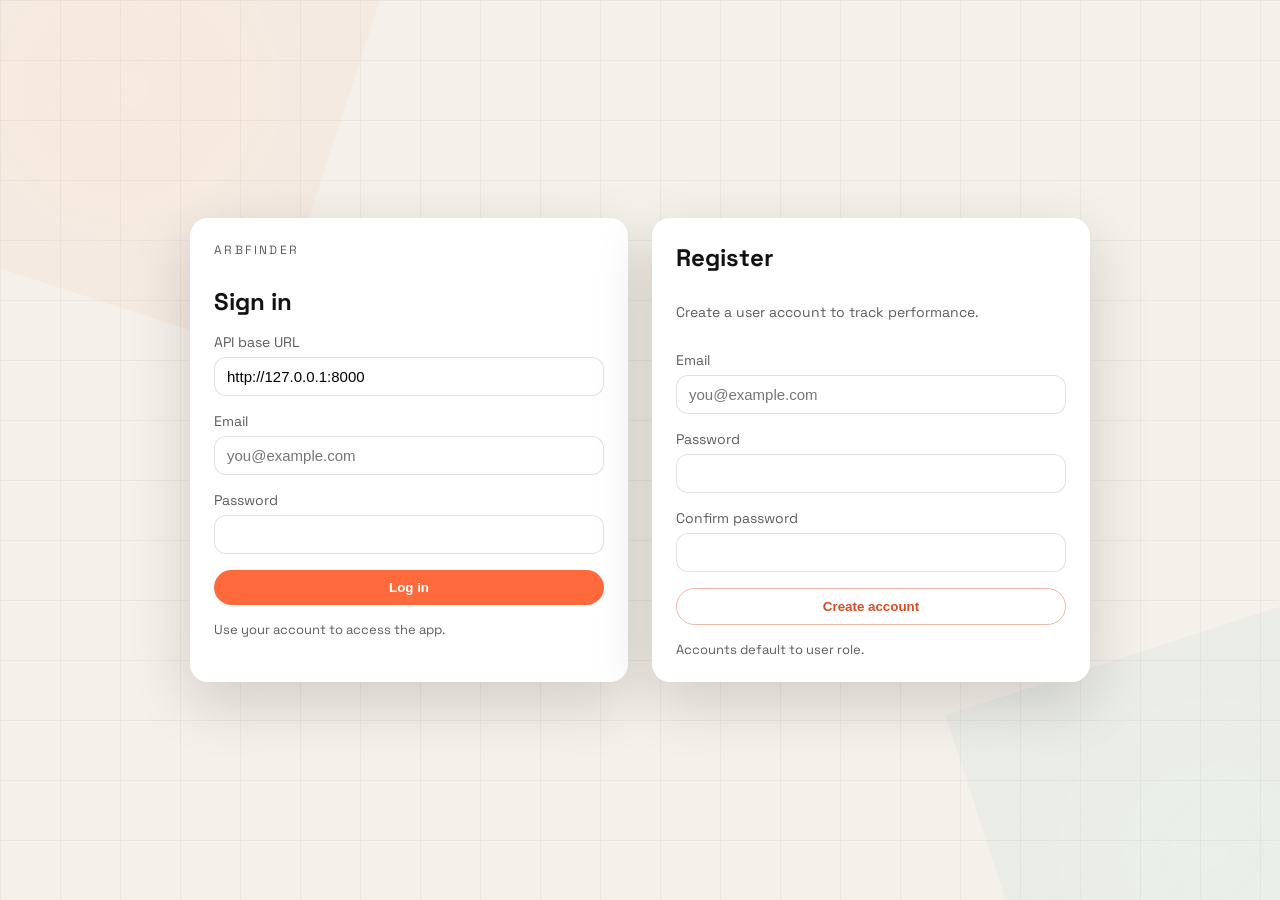
==== frontend/index.html @ 4b0a1c08 "add render blueprint" ====
<!doctype html>
<html lang="en">
  <head>
    <meta charset="UTF-8" />
    <meta name="viewport" content="width=device-width, initial-scale=1.0" />
    <title>ArbFinder</title>
    <link rel="preconnect" href="https://fonts.googleapis.com" />
    <link rel="preconnect" href="https://fonts.gstatic.com" crossorigin />
    <link
      href="https://fonts.googleapis.com/css2?family=Space+Grotesk:wght@400;500;600;700&display=swap"
      rel="stylesheet"
    />
    <link rel="stylesheet" href="./styles.css" />
  </head>
  <body>
    <div class="backdrop">
      <div class="blob blob--a"></div>
      <div class="blob blob--b"></div>
      <div class="grid-overlay"></div>
    </div>

    <main class="page">
      <header class="hero">
        <div>
          <p class="eyebrow">Arbitrage Console</p>
          <h1>ArbFinder</h1>
          <p class="lede">
            Unified view of value bets and odds API opportunities.
          </p>
        </div>
        <div class="hero-card">
          <div class="hero-stat">
            <span>Last refresh</span>
            <strong id="last-refresh">Never</strong>
          </div>
          <div class="hero-stat">
            <span>API status</span>
            <strong id="api-status">Idle</strong>
          </div>
          <div class="hero-stat">
            <span>Signed in as</span>
            <strong id="user-badge">Unknown</strong>
          </div>
          <a class="link" href="./admin.html" id="admin-link">Admin console</a>
          <a class="link" href="./performance.html">Performance</a>
          <button class="link link--button" id="logout-btn" type="button">
            Log out
          </button>
        </div>
      </header>

      <section class="panel">
        <div class="panel-header">
          <h2>Connection</h2>
          <div class="panel-actions">
            <button class="button button--ghost" id="theme-toggle">Toggle theme</button>
            <button class="button" id="refresh-all">Refresh all</button>
          </div>
        </div>
        <div class="controls">
          <label class="field">
            <span>API base URL</span>
            <input id="api-base" type="text" value="http://127.0.0.1:8000" />
          </label>
          <label class="field">
            <span>Stake pool</span>
            <input id="stake-pool" type="number" step="1" value="100" />
          </label>
        </div>
      </section>

      <section class="grid">

        <div class="card">
          <div class="card-header">
            <h3>Value Bets (EV ≥ 105%)</h3>
            <label class="field field--inline">
              <span>Sort</span>
              <select id="valuebet-sort">
                <option value="none">Default</option>
                <option value="ev">Highest EV</option>
                <option value="time">Start time</option>
              </select>
            </label>
            <button class="button button--ghost" id="valuebet-show-dismissed">
              Show dismissed
            </button>
            <button class="button button--ghost" id="refresh-valuebets">Refresh</button>
          </div>
          <div class="summary" id="valuebet-summary">No data loaded.</div>
          <div class="table" id="valuebet-table"></div>
        </div>

        <div class="card">
          <div class="card-header">
            <h3>Arbitrage Opportunities</h3>
            <button class="button button--ghost" id="refresh-odds-api">
              Refresh
            </button>
          </div>
          <div class="summary" id="odds-api-summary">No data loaded.</div>
          <div class="table" id="odds-api-table"></div>
        </div>
      </section>
    </main>

    <script src="./app.js"></script>
  </body>
</html>
---- frontend/styles.css ----
:root {
  color-scheme: light dark;
  --ink: #121212;
  --muted: #5c5c5c;
  --bg: #f5f1ea;
  --card: #ffffff;
  --accent: #ff6a3d;
  --accent-dark: #d74c23;
  --teal: #16a6a3;
  --shadow: 0 20px 60px rgba(19, 14, 10, 0.16);
  --radius: 18px;
}

@media (prefers-color-scheme: dark) {
  :root {
    --ink: #f5f3ef;
    --muted: #b3aea6;
    --bg: #171514;
    --card: #1f1c1a;
    --accent: #ff8a66;
    --accent-dark: #ff6a3d;
    --teal: #29c1bd;
    --shadow: 0 24px 70px rgba(0, 0, 0, 0.45);
  }
}

:root[data-theme="light"] {
  --ink: #121212;
  --muted: #5c5c5c;
  --bg: #f5f1ea;
  --card: #ffffff;
  --accent: #ff6a3d;
  --accent-dark: #d74c23;
  --teal: #16a6a3;
  --shadow: 0 20px 60px rgba(19, 14, 10, 0.16);
}

:root[data-theme="dark"] {
  --ink: #f5f3ef;
  --muted: #b3aea6;
  --bg: #171514;
  --card: #1f1c1a;
  --accent: #ff8a66;
  --accent-dark: #ff6a3d;
  --teal: #29c1bd;
  --shadow: 0 24px 70px rgba(0, 0, 0, 0.45);
}

* {
  box-sizing: border-box;
}

html {
  font-size: 18px;
}

body {
  margin: 0;
  font-family: "Space Grotesk", sans-serif;
  color: var(--ink);
  background: var(--bg);
}

.backdrop {
  position: fixed;
  inset: 0;
  z-index: -1;
  overflow: hidden;
}

.blob {
  position: absolute;
  width: 420px;
  height: 420px;
  filter: blur(0px);
  opacity: 0.22;
}

.blob--a {
  top: -120px;
  left: -80px;
  background: radial-gradient(circle, #ffd0b8 0%, rgba(255, 106, 61, 0.2) 60%);
  transform: rotate(18deg);
}

.blob--b {
  right: -140px;
  bottom: -160px;
  background: radial-gradient(circle, #c2f0e6 0%, rgba(22, 166, 163, 0.2) 60%);
  transform: rotate(-18deg);
}

.grid-overlay {
  position: absolute;
  inset: 0;
  background-image: linear-gradient(
      rgba(18, 18, 18, 0.04) 1px,
      transparent 1px
    ),
    linear-gradient(90deg, rgba(18, 18, 18, 0.04) 1px, transparent 1px);
  background-size: 60px 60px;
}

.page {
  max-width: 1200px;
  margin: 0 auto;
  padding: 48px 24px 80px;
}

.hero {
  display: flex;
  justify-content: space-between;
  align-items: flex-start;
  gap: 32px;
  margin-bottom: 32px;
}

.eyebrow {
  text-transform: uppercase;
  letter-spacing: 0.2em;
  font-size: 12px;
  color: var(--muted);
  margin: 0 0 12px;
}

h1 {
  font-size: clamp(36px, 6vw, 64px);
  margin: 0 0 12px;
}

.lede {
  font-size: 18px;
  color: var(--muted);
  max-width: 520px;
}

.hero-card {
  background: var(--card);
  border-radius: var(--radius);
  padding: 20px 22px;
  box-shadow: var(--shadow);
  min-width: 220px;
}

.hero-stat {
  display: flex;
  flex-direction: column;
  gap: 6px;
  font-size: 14px;
  color: var(--muted);
}

.hero-stat strong {
  color: var(--ink);
  font-size: 18px;
}

.panel {
  background: var(--card);
  border-radius: var(--radius);
  padding: 20px;
  box-shadow: var(--shadow);
  margin-bottom: 28px;
}

.panel-header {
  display: flex;
  align-items: center;
  justify-content: space-between;
  margin-bottom: 16px;
}

.panel-actions {
  display: flex;
  align-items: center;
  gap: 10px;
}

.controls {
  display: grid;
  gap: 16px;
  grid-template-columns: repeat(auto-fit, minmax(180px, 1fr));
}

.field {
  display: flex;
  flex-direction: column;
  gap: 6px;
  font-size: 14px;
  color: var(--muted);
}

.field input[type="text"],
.field input[type="number"],
.field input[type="password"] {
  border: 1px solid rgba(18, 18, 18, 0.12);
  border-radius: 12px;
  padding: 10px 12px;
  font-size: 15px;
  outline: none;
}

.field-input {
  border: 1px solid rgba(18, 18, 18, 0.12);
  border-radius: 10px;
  padding: 8px 10px;
  font-size: 14px;
  outline: none;
}

.field-input--compact {
  width: 120px;
}

.is-hidden {
  display: none;
}

.field-select {
  border: 1px solid rgba(18, 18, 18, 0.12);
  border-radius: 10px;
  padding: 8px 10px;
  font-size: 14px;
  outline: none;
  background: var(--card);
  color: var(--ink);
}

.field select {
  border: 1px solid rgba(18, 18, 18, 0.12);
  border-radius: 12px;
  padding: 8px 12px;
  font-size: 14px;
  background: var(--card);
  outline: none;
}

.field--inline {
  flex-direction: row;
  align-items: center;
  gap: 10px;
}

.field--actions {
  justify-content: flex-end;
  padding-top: 22px;
}

.field input:focus {
  border-color: var(--accent);
  box-shadow: 0 0 0 3px rgba(255, 106, 61, 0.2);
}

.field--checkbox {
  flex-direction: row;
  align-items: center;
  gap: 10px;
  padding-top: 22px;
}

.link {
  display: inline-flex;
  color: var(--accent-dark);
  text-decoration: none;
  font-weight: 600;
  margin-top: 12px;
}

.link:hover {
  text-decoration: underline;
}

.link--button {
  background: transparent;
  border: none;
  padding: 0;
  cursor: pointer;
  font: inherit;
}

.button {
  background: var(--accent);
  color: #fff;
  border: none;
  border-radius: 999px;
  padding: 10px 18px;
  font-weight: 600;
  cursor: pointer;
  transition: transform 0.2s ease, box-shadow 0.2s ease;
}

.button:hover {
  transform: translateY(-1px);
  box-shadow: 0 10px 20px rgba(255, 106, 61, 0.25);
}

.button--ghost {
  background: transparent;
  color: var(--accent-dark);
  border: 1px solid rgba(215, 76, 35, 0.4);
}

@media (prefers-color-scheme: dark) {
  .button--ghost {
    border-color: rgba(255, 138, 102, 0.5);
  }
}

.grid {
  display: grid;
  gap: 24px;
  grid-template-columns: repeat(auto-fit, minmax(320px, 1fr));
}

.card {
  background: var(--card);
  border-radius: var(--radius);
  padding: 20px;
  box-shadow: var(--shadow);
  min-height: 380px;
  display: flex;
  flex-direction: column;
  gap: 16px;
  animation: fadeUp 0.6s ease both;
}

.card:nth-child(2) {
  animation-delay: 0.15s;
}

.card-header {
  display: flex;
  align-items: center;
  justify-content: space-between;
}

.summary {
  font-size: 14px;
  color: var(--muted);
}

.table {
  display: flex;
  flex-direction: column;
  gap: 12px;
}

.row {
  border: 1px solid rgba(18, 18, 18, 0.1);
  border-radius: 12px;
  padding: 12px 14px;
  display: grid;
  gap: 8px;
  grid-template-columns: repeat(auto-fit, minmax(120px, 1fr));
  font-size: 14px;
  position: relative;
}

:root[data-theme="dark"] .row {
  border-color: rgba(255, 255, 255, 0.18);
  box-shadow: 0 0 0 1px rgba(255, 255, 255, 0.04) inset;
}

@media (prefers-color-scheme: dark) {
  :root:not([data-theme="light"]) .row {
    border-color: rgba(255, 255, 255, 0.18);
    box-shadow: 0 0 0 1px rgba(255, 255, 255, 0.04) inset;
  }
}

.row strong {
  font-size: 13px;
  color: var(--muted);
  display: block;
}

.row a {
  color: var(--accent-dark);
  text-decoration: none;
  font-weight: 600;
}

.row a:hover {
  text-decoration: underline;
}

.user-role {
  width: 100%;
  border: 1px solid rgba(18, 18, 18, 0.12);
  border-radius: 10px;
  padding: 6px 10px;
  font-size: 13px;
  background: var(--card);
}

.user-role:disabled {
  opacity: 0.6;
}

.user-active {
  accent-color: var(--accent);
}

.pill {
  background: rgba(22, 166, 163, 0.15);
  color: #0c5352;
  padding: 4px 8px;
  border-radius: 999px;
  font-size: 12px;
  width: fit-content;
}

.meta {
  color: var(--muted);
  font-size: 12px;
  margin-top: 4px;
}

.bet-toggle {
  position: absolute;
  top: 10px;
  right: 12px;
  display: inline-flex;
  align-items: center;
  gap: 6px;
  font-size: 12px;
  color: var(--muted);
}

.bet-toggle input {
  accent-color: var(--accent);
}

.trash-btn {
  position: absolute;
  top: 10px;
  right: 82px;
  border: 1px solid rgba(18, 18, 18, 0.2);
  background: transparent;
  color: var(--muted);
  border-radius: 10px;
  padding: 4px 6px;
  cursor: pointer;
  font-size: 12px;
}

.trash-btn:hover {
  color: var(--ink);
  border-color: rgba(18, 18, 18, 0.35);
}

.restore-btn {
  position: absolute;
  top: 10px;
  right: 82px;
  border: 1px solid rgba(18, 18, 18, 0.2);
  background: transparent;
  color: var(--muted);
  border-radius: 10px;
  padding: 4px 6px;
  cursor: pointer;
  font-size: 12px;
}

.restore-btn:hover {
  color: var(--ink);
  border-color: rgba(18, 18, 18, 0.35);
}

.empty {
  text-align: center;
  padding: 40px 20px;
  color: var(--muted);
}

.log {
  background: rgba(18, 18, 18, 0.06);
  border-radius: 12px;
  padding: 12px 14px;
  font-size: 12px;
  white-space: pre-wrap;
  color: var(--ink);
}

.notice {
  font-size: 13px;
  color: var(--muted);
  border-radius: 12px;
  padding: 10px 12px;
  background: rgba(18, 18, 18, 0.05);
  min-height: 20px;
}

.notice--good {
  color: #0c5352;
  background: rgba(22, 166, 163, 0.15);
}

.progress {
  display: flex;
  flex-direction: column;
  gap: 8px;
  margin: 12px 0 16px;
}

.progress__label {
  font-size: 12px;
  color: var(--muted);
}

.progress__track {
  width: 100%;
  height: 10px;
  background: rgba(18, 18, 18, 0.08);
  border-radius: 999px;
  overflow: hidden;
}

.progress__fill {
  height: 100%;
  width: 0%;
  background: linear-gradient(90deg, var(--teal), var(--accent));
  transition: width 0.3s ease;
}

.chart {
  margin-top: 16px;
  padding: 16px;
  border-radius: 16px;
  background: rgba(18, 18, 18, 0.04);
}

.chart svg {
  width: 100%;
  height: auto;
}

.chart__grid {
  stroke: rgba(18, 18, 18, 0.08);
  stroke-width: 1;
}

.chart__line {
  fill: none;
  stroke: var(--accent);
  stroke-width: 3;
}

.chart__area {
  fill: rgba(255, 106, 61, 0.15);
}

.chart__label {
  font-size: 12px;
  fill: var(--muted);
}

@media (prefers-color-scheme: dark) {
  .progress__track {
    background: rgba(255, 255, 255, 0.08);
  }
}

@media (prefers-color-scheme: dark) {
  .log {
    background: rgba(255, 255, 255, 0.06);
  }
}

@keyframes fadeUp {
  from {
    opacity: 0;
    transform: translateY(18px);
  }
  to {
    opacity: 1;
    transform: translateY(0);
  }
}

@media (max-width: 720px) {
  .hero {
    flex-direction: column;
  }

  .hero-card {
    width: 100%;
  }
}

.auth-shell {
  min-height: 100vh;
  display: flex;
  align-items: center;
  justify-content: center;
  padding: 48px 24px;
}

.auth-grid {
  width: min(900px, 100%);
  display: grid;
  gap: 24px;
  grid-template-columns: repeat(auto-fit, minmax(280px, 1fr));
}

.auth-card {
  background: var(--card);
  border-radius: var(--radius);
  padding: 24px;
  box-shadow: var(--shadow);
  display: flex;
  flex-direction: column;
  gap: 16px;
}

.auth-title {
  font-size: 24px;
  margin: 0;
}

.auth-status {
  font-size: 13px;
  color: var(--muted);
}
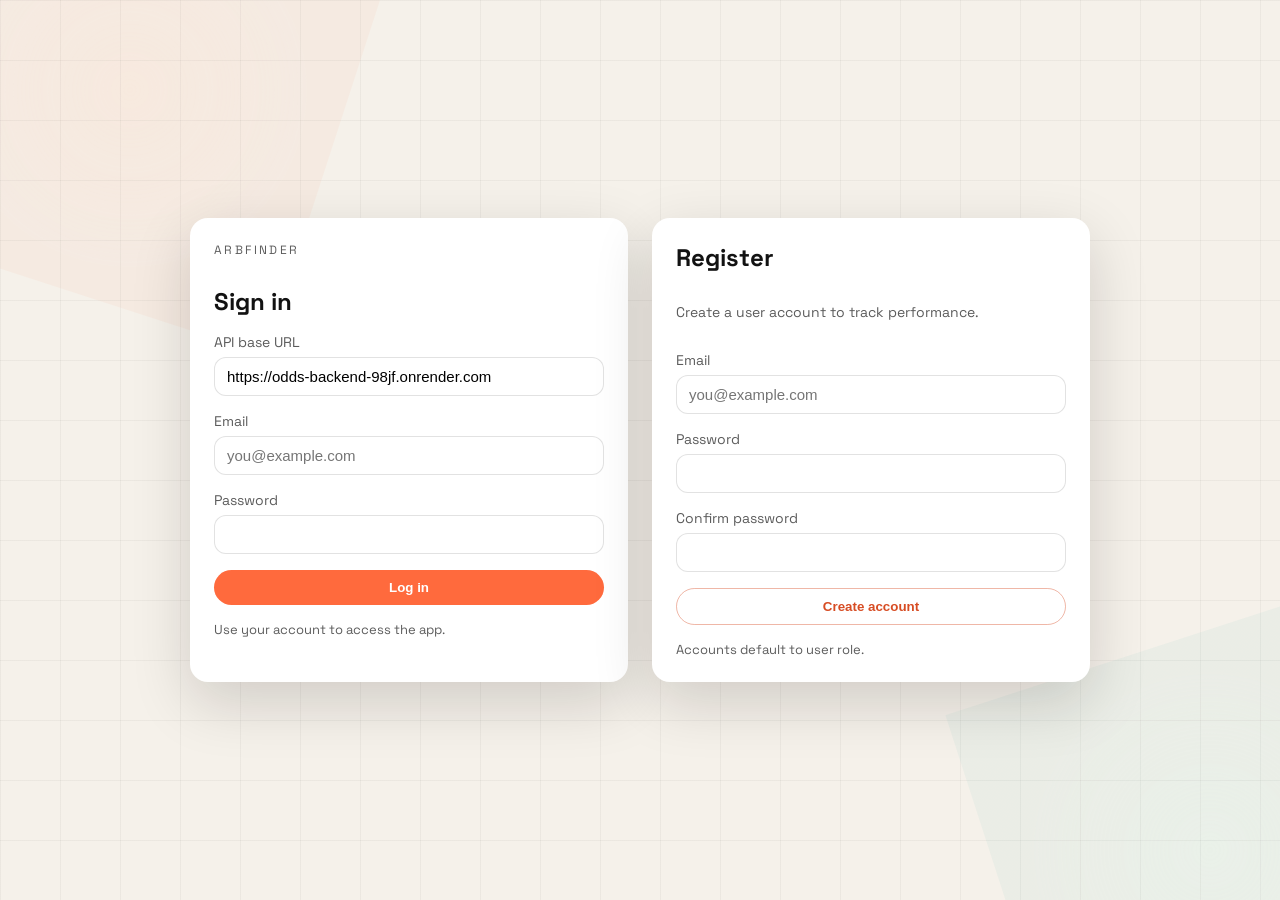
==== commit f49dda5c: "API" ====
--- a/frontend/index.html
+++ b/frontend/index.html
@@ -60,7 +60,7 @@
         <div class="controls">
           <label class="field">
             <span>API base URL</span>
-            <input id="api-base" type="text" value="http://127.0.0.1:8000" />
+            <input id="api-base" type="text" value="https://odds-backend-98jf.onrender.com" />
           </label>
           <label class="field">
             <span>Stake pool</span>
@@ -104,6 +104,7 @@
       </section>
     </main>
 
+    <script src="./config.js"></script>
     <script src="./app.js"></script>
   </body>
 </html>
